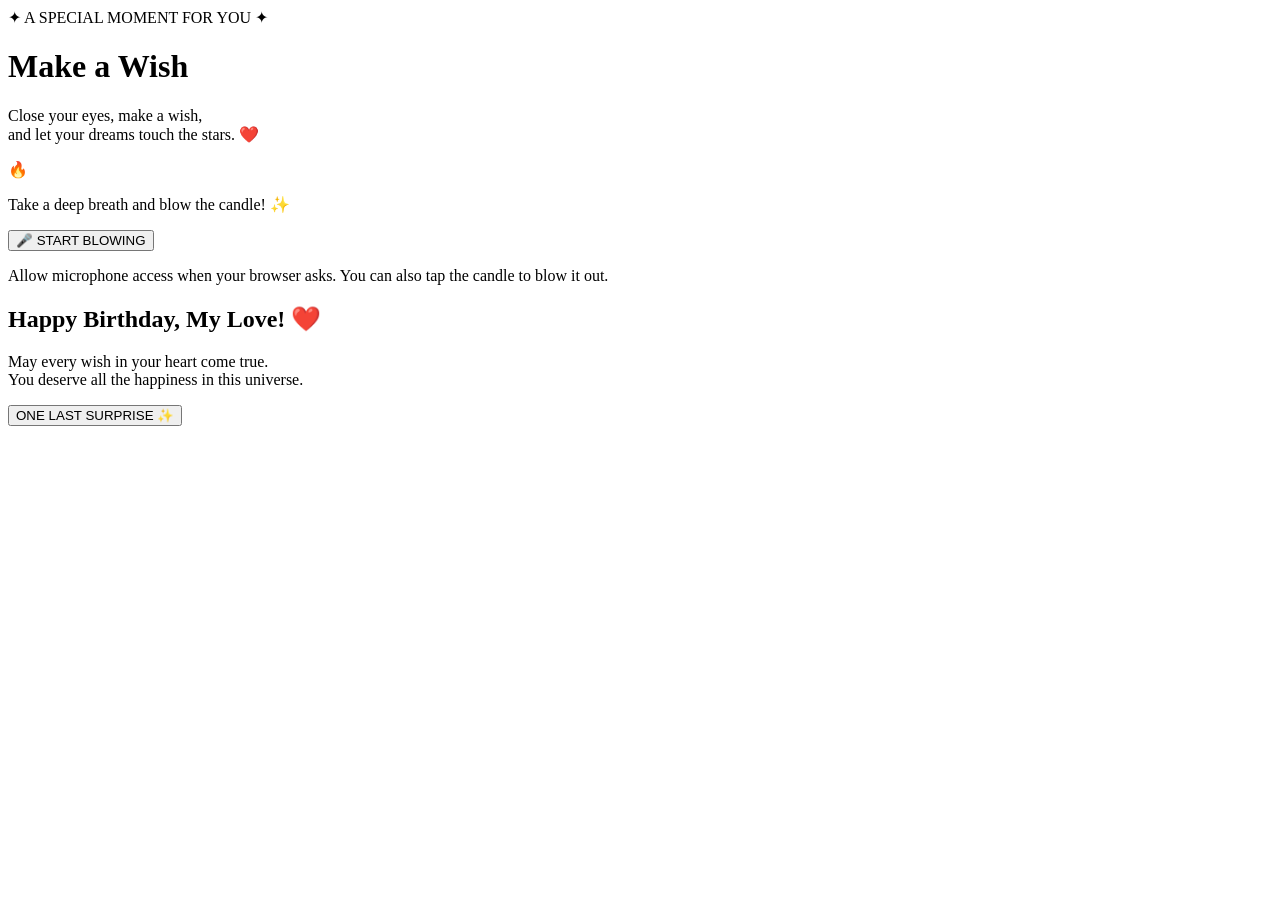
==== page5.html @ d2cac04d "Create page5.html cake" ====
<!DOCTYPE html>
<html lang="en">
<head>
    <meta charset="UTF-8">
    <meta name="viewport" content="width=device-width, initial-scale=1.0">
    <title>Make a Wish ❤️</title>
    <link rel="stylesheet" href="cake.css">
</head>

<body>

    <div class="cake-container">

        <div class="top-label">
            ✦ A SPECIAL MOMENT FOR YOU ✦
        </div>

        <h1>Make a Wish</h1>

        <p class="subtitle">
            Close your eyes, make a wish,<br>
            and let your dreams touch the stars. ❤️
        </p>

        <div class="cake-area">

            <div class="flame" id="flame">
                🔥
            </div>

            <div class="candle"></div>

            <div class="cake">
                <div class="cake-top"></div>
                <div class="cake-middle"></div>
                <div class="cake-bottom"></div>
                <div class="cake-plate"></div>
            </div>

        </div>

        <p id="instruction">
            Take a deep breath and blow the candle! ✨
        </p>

        <button id="blowButton">
            🎤 START BLOWING
        </button>

        <p class="hint">
            Allow microphone access when your browser asks.
            You can also tap the candle to blow it out.
        </p>

        <div id="surprise" class="hidden">
            <h2>Happy Birthday, My Love! ❤️</h2>
            <p>
                May every wish in your heart come true.<br>
                You deserve all the happiness in this universe.
            </p>

            <button onclick="goNext()">
                ONE LAST SURPRISE ✨
            </button>
        </div>

    </div>

    <script src="cake.js"></script>

</body>
</html>
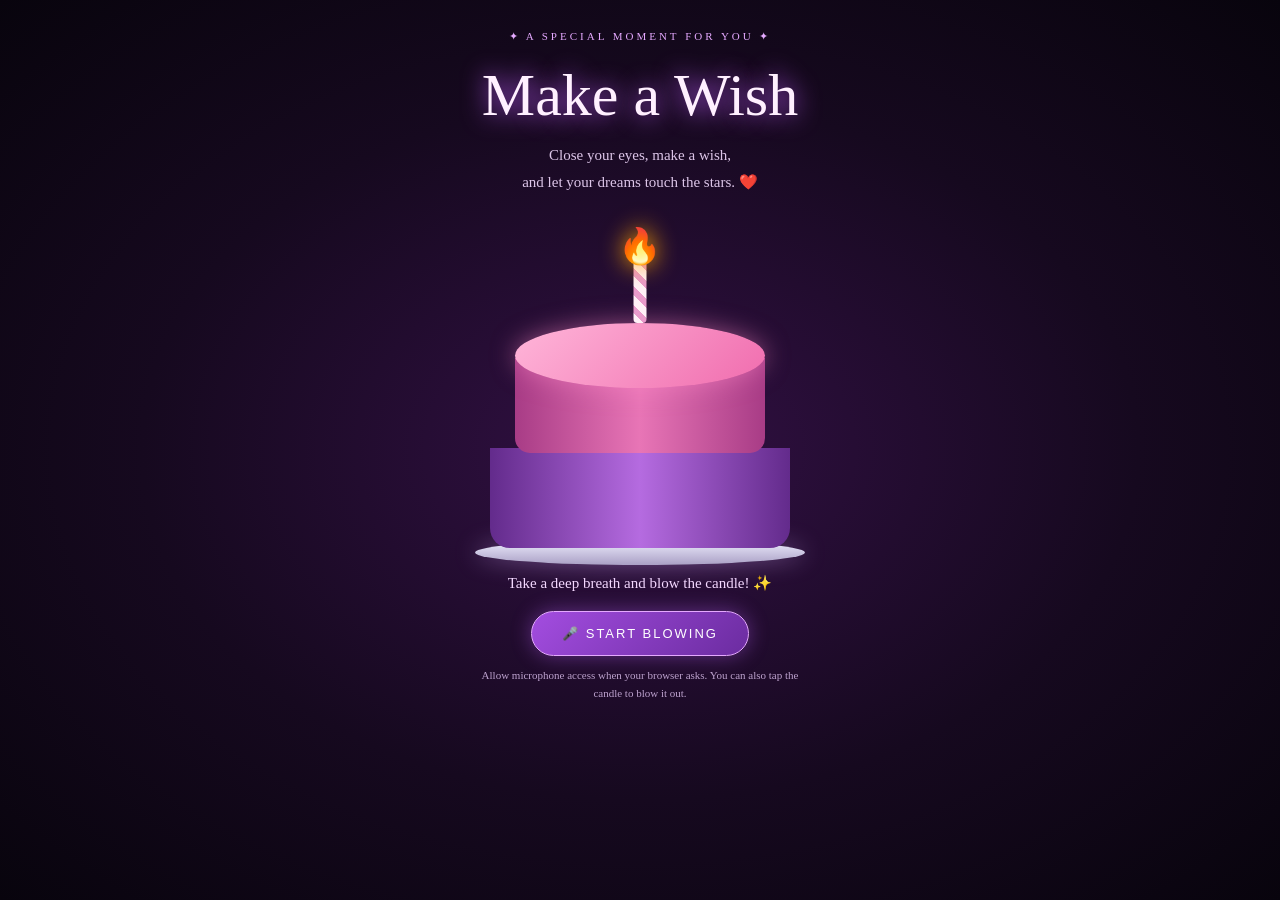
==== commit c2851b5a: "Update page5.html" ====
--- a/page5.html
+++ b/page5.html
@@ -25,17 +25,17 @@
 
         <div class="cake-area">
 
-            <div class="flame" id="flame">
-                🔥
-            </div>
+            <div class="cake">
 
-            <div class="candle"></div>
+                <div class="flame" id="flame">🔥</div>
 
-            <div class="cake">
+                <div class="candle"></div>
+
                 <div class="cake-top"></div>
                 <div class="cake-middle"></div>
                 <div class="cake-bottom"></div>
                 <div class="cake-plate"></div>
+
             </div>
 
         </div>
@@ -54,7 +54,9 @@
         </p>
 
         <div id="surprise" class="hidden">
+
             <h2>Happy Birthday, My Love! ❤️</h2>
+
             <p>
                 May every wish in your heart come true.<br>
                 You deserve all the happiness in this universe.
@@ -63,6 +65,7 @@
             <button onclick="goNext()">
                 ONE LAST SURPRISE ✨
             </button>
+
         </div>
 
     </div>
--- a/cake.css
+++ b/cake.css
@@ -0,0 +1,239 @@
+
+* {
+    margin: 0;
+    padding: 0;
+    box-sizing: border-box;
+}
+
+body {
+    min-height: 100vh;
+    background: radial-gradient(ellipse at center, #321044 0%, #16091f 55%, #08040d 100%);
+    color: white;
+    font-family: Georgia, serif;
+    overflow-x: hidden;
+}
+
+.cake-container {
+    min-height: 100vh;
+    padding: 30px 20px 30px;
+    text-align: center;
+    display: flex;
+    flex-direction: column;
+    align-items: center;
+}
+
+.top-label {
+    color: #e5a9ff;
+    letter-spacing: 3px;
+    font-size: 11px;
+    margin-bottom: 18px;
+}
+
+h1 {
+    font-size: clamp(38px, 7vw, 60px);
+    font-weight: normal;
+    color: #fff0ff;
+    text-shadow: 0 0 25px #c05cff;
+    margin-bottom: 12px;
+}
+
+.subtitle {
+    color: #ddc6e9;
+    font-size: 15px;
+    line-height: 1.8;
+}
+
+.cake-area {
+    position: relative;
+    width: 340px;
+    height: 335px;
+    margin-top: 22px;
+    display: flex;
+    justify-content: center;
+    align-items: flex-end;
+}
+
+.cake {
+    position: relative;
+    width: 300px;
+    height: 230px;
+    animation: cakeAppear 1.5s ease;
+}
+
+.cake-top {
+    position: absolute;
+    top: 0;
+    left: 25px;
+    width: 250px;
+    height: 65px;
+    border-radius: 50%;
+    background: linear-gradient(135deg, #ffb6d9, #f06cae);
+    box-shadow: 0 0 25px rgba(255, 140, 200, 0.5);
+    z-index: 3;
+}
+
+.cake-middle {
+    position: absolute;
+    top: 35px;
+    left: 25px;
+    width: 250px;
+    height: 95px;
+    background: linear-gradient(90deg, #a83c86, #e875b6, #a83c86);
+    border-radius: 0 0 15px 15px;
+    z-index: 2;
+}
+
+.cake-bottom {
+    position: absolute;
+    top: 125px;
+    left: 0;
+    width: 300px;
+    height: 100px;
+    background: linear-gradient(90deg, #632b8c, #b56be0, #632b8c);
+    border-radius: 0 0 20px 20px;
+    z-index: 1;
+}
+
+.cake-plate {
+    position: absolute;
+    bottom: -12px;
+    left: -15px;
+    width: 330px;
+    height: 25px;
+    background: linear-gradient(#eeeeff, #aaa0c5);
+    border-radius: 50%;
+    box-shadow: 0 0 25px rgba(220, 180, 255, 0.4);
+}
+
+/* Candle positioning */
+
+.candle {
+    position: absolute;
+    z-index: 5;
+    bottom: 230px;
+    left: 50%;
+    transform: translateX(-50%);
+    width: 13px;
+    height: 65px;
+    background: repeating-linear-gradient(
+        45deg,
+        #fff0f7,
+        #fff0f7 7px,
+        #e99acb 7px,
+        #e99acb 13px
+    );
+    border-radius: 4px;
+}
+
+/* Flame positioning */
+
+.flame {
+    position: absolute;
+    z-index: 6;
+    bottom: 286px;
+    left: 50%;
+    transform: translateX(-50%);
+    font-size: 35px;
+    filter: drop-shadow(0 0 12px orange);
+    animation: flicker 0.7s infinite alternate;
+    cursor: pointer;
+}
+
+.flame.off {
+    display: none;
+}
+
+/* Instruction below cake */
+
+#instruction {
+    color: #f4d9ff;
+    font-size: 15px;
+    margin-top: 18px;
+    line-height: 1.7;
+}
+
+button {
+    margin-top: 14px;
+    padding: 14px 30px;
+    border: 1px solid #e5a9ff;
+    border-radius: 30px;
+    background: linear-gradient(135deg, #a34de0, #6b2ca0);
+    color: white;
+    font-size: 13px;
+    letter-spacing: 2px;
+    cursor: pointer;
+    box-shadow: 0 0 20px rgba(190, 100, 255, 0.4);
+    transition: 0.3s;
+}
+
+button:hover {
+    transform: scale(1.06);
+    box-shadow: 0 0 30px #c05cff;
+}
+
+button:disabled {
+    opacity: 0.7;
+    cursor: wait;
+}
+
+.hint {
+    max-width: 320px;
+    color: #bda2ce;
+    font-size: 11px;
+    line-height: 1.7;
+    margin-top: 10px;
+}
+
+.hidden {
+    display: none;
+}
+
+#surprise {
+    margin-top: 25px;
+    animation: cakeAppear 1s ease;
+}
+
+#surprise h2 {
+    color: #ffc5e6;
+    font-size: clamp(25px, 5vw, 38px);
+    font-weight: normal;
+    text-shadow: 0 0 20px #e56bc0;
+    margin-bottom: 12px;
+}
+
+#surprise p {
+    color: #ead7f2;
+    line-height: 1.8;
+}
+
+@keyframes flicker {
+    from {
+        transform: translateX(-50%) scale(1);
+    }
+    to {
+        transform: translateX(-50%) scale(1.15);
+    }
+}
+
+@keyframes cakeAppear {
+    from {
+        opacity: 0;
+        transform: translateY(30px);
+    }
+    to {
+        opacity: 1;
+        transform: translateY(0);
+    }
+}
+
+@media (max-width: 400px) {
+    .cake-container {
+        padding-top: 22px;
+    }
+
+    .cake-area {
+        transform: scale(0.82);
+        margin-top: 15px;
+        margin-bottom: -45px;
+    }
+}
